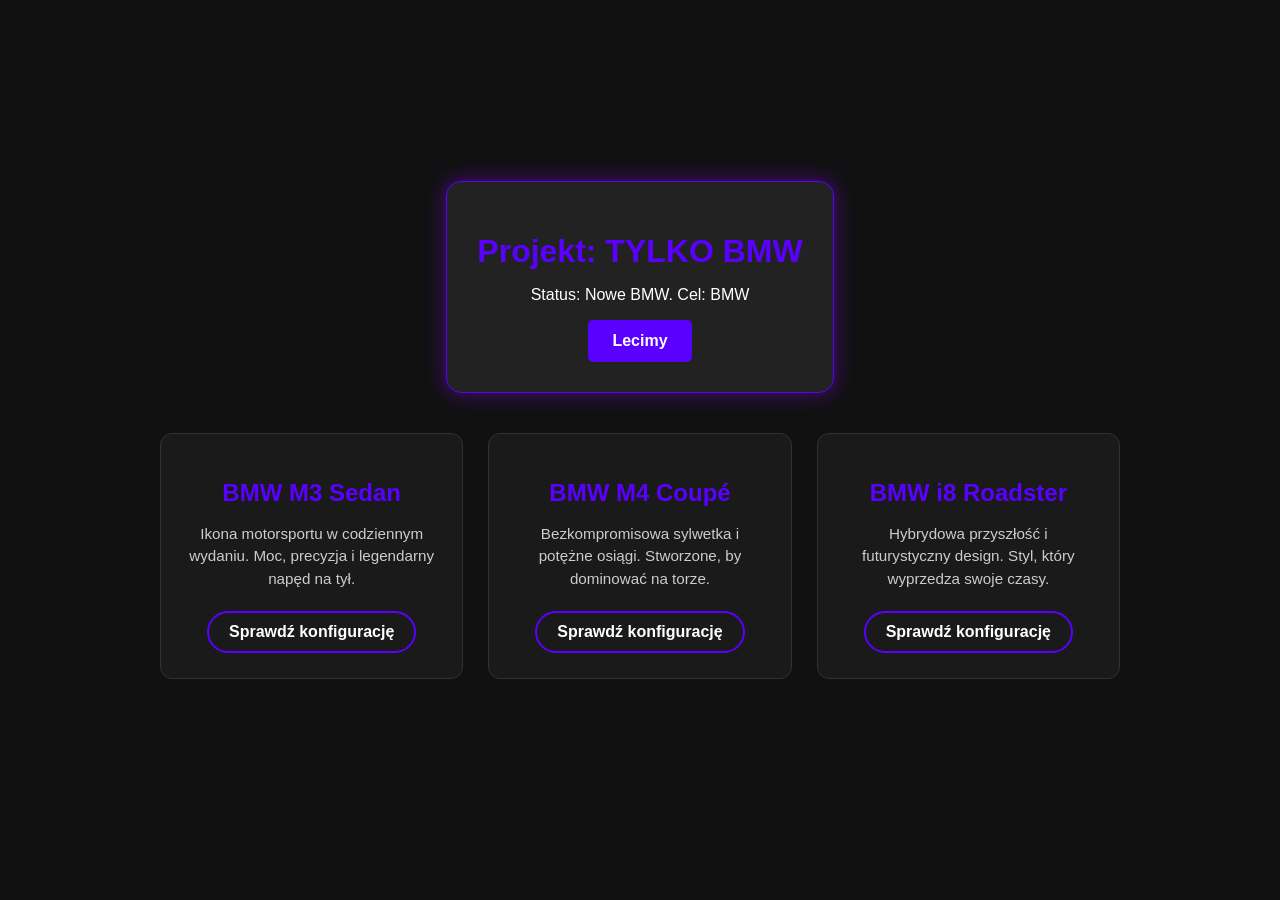
==== index.html @ bf528f17 "Naprawa responsywności i dodanie meta viewport" ====
<!DOCTYPE html>
<html lang="pl">
<head>
    <meta charset="UTF-8">
    <meta name="viewport" content="width=device-width, initial-scale=1.0">
    <title>Garaż 2026</title>
    <style>
        body {
            background-color: #111;
            color: #fff;
            font-family: Arial, sans-serif;
            display: flex;
            flex-direction: column;
            align-items: center;
            justify-content: center;
            min-height: 100vh;
            padding: 40px0;
            margin: 0;
        }
        .karta {
            background: #222;
            padding: 30px;
            border-radius: 15px;
            box-shadow: 0 0 20px rgba(140, 0, 255, 0.5);
            text-align: center;
            border: 1px solid #5900ff;
        }
        h1 {
            color: #5900ff;
            margin-bottom: 10px;
        }
        button {
            background-color: #5900ff;
            color: white;
            border: none;
            padding: 12px 24px;
            font-size: 16px;
            font-weight: bold;
            border-radius: 5px;
            cursor: pointer;
            transition: 0.3s;
        }
        button:hover {
            background-color: #5900ff;
            transform: scale(1.05);
        }
        /* Styl dla całej sekcji galerii - tutaj odpalamy Grid */
.galeria-modeli {
    display: grid;
    /* Tworzy 3 kolumny o równej szerokości, które automatycznie dopasują się do ekranu */
    grid-template-columns: repeat(auto-fit, minmax(220px, 1fr));
    /* Odstęp między kartami */
    gap: 25px;
    width: 100%;
    max-width: 1000px;
    margin: 40px auto;
    padding: 0 20px;
    box-sizing: border-box;
}

/* Styl dla pojedynczej karty w galerii */
.karta-modelu {
    background-color: #1a1a1a;
    border: 1px solid #333;
    border-radius: 12px;
    padding: 25px;
    text-align: center;
    color: white;
    /* Płynne przejście efektu, który dodamy za chwilę */
    transition: transform 0.3s ease, border-color 0.3s ease, box-shadow 0.3s ease;
}

/* Profesjonalny efekt hover - karta unosi się i dostaje fioletową poświatę */
.karta-modelu:hover {
    transform: translateY(-10px);
    border-color: #5900ff;
    box-shadow: 0 10px 25px rgba(89, 0, 255, 0.3);
}

/* Tytuły w kartach */
.karta-modelu h2 {
    color: #5900ff;
    margin-bottom: 15px;
    font-size: 1.5rem;
}

/* Tekst w kartach */
.karta-modelu p {
    color: #cccccc;
    font-size: 0.95rem;
    line-height: 1.5;
    margin-bottom: 20px;
}

/* Nowe, minimalistyczne przyciski dla modeli */
.btn-model {
    background: transparent;
    color: white;
    border: 2px solid #5900ff;
    padding: 10px 20px;
    border-radius: 25px;
    cursor: pointer;
    font-weight: bold;
    transition: 0.3s;
}

.btn-model:hover {
    background: #5900ff;
    box-shadow: 0 0 15px #5900ff;
}
    </style>
</head>
<body>

    <div class="karta">
        <h1>Projekt: TYLKO BMW</h1>
        <p>Status: Nowe BMW. Cel: BMW</p>
        <button onclick="alert(TYLKO BMWW WRRRUM)">Lecimy</button>
    </div>
    <!-- Sekcja Galerii Modeli BMW -->
<section class="galeria-modeli">
    
    <!-- Karta 1: M3 -->
    <article class="karta-modelu">
        <h2>BMW M3 Sedan</h2>
        <p>Ikona motorsportu w codziennym wydaniu. Moc, precyzja i legendarny napęd na tył.</p>
        <button class="btn-model">Sprawdź konfigurację</button>
    </article>

    <!-- Karta 2: M4 -->
    <article class="karta-modelu">
        <h2>BMW M4 Coupé</h2>
        <p>Bezkompromisowa sylwetka i potężne osiągi. Stworzone, by dominować na torze.</p>
        <button class="btn-model">Sprawdź konfigurację</button>
    </article>

    <!-- Karta 3: i8 -->
    <article class="karta-modelu">
        <h2>BMW i8 Roadster</h2>
        <p>Hybrydowa przyszłość i futurystyczny design. Styl, który wyprzedza swoje czasy.</p>
        <button class="btn-model">Sprawdź konfigurację</button>
    </article>

</section>

</body>
</html>
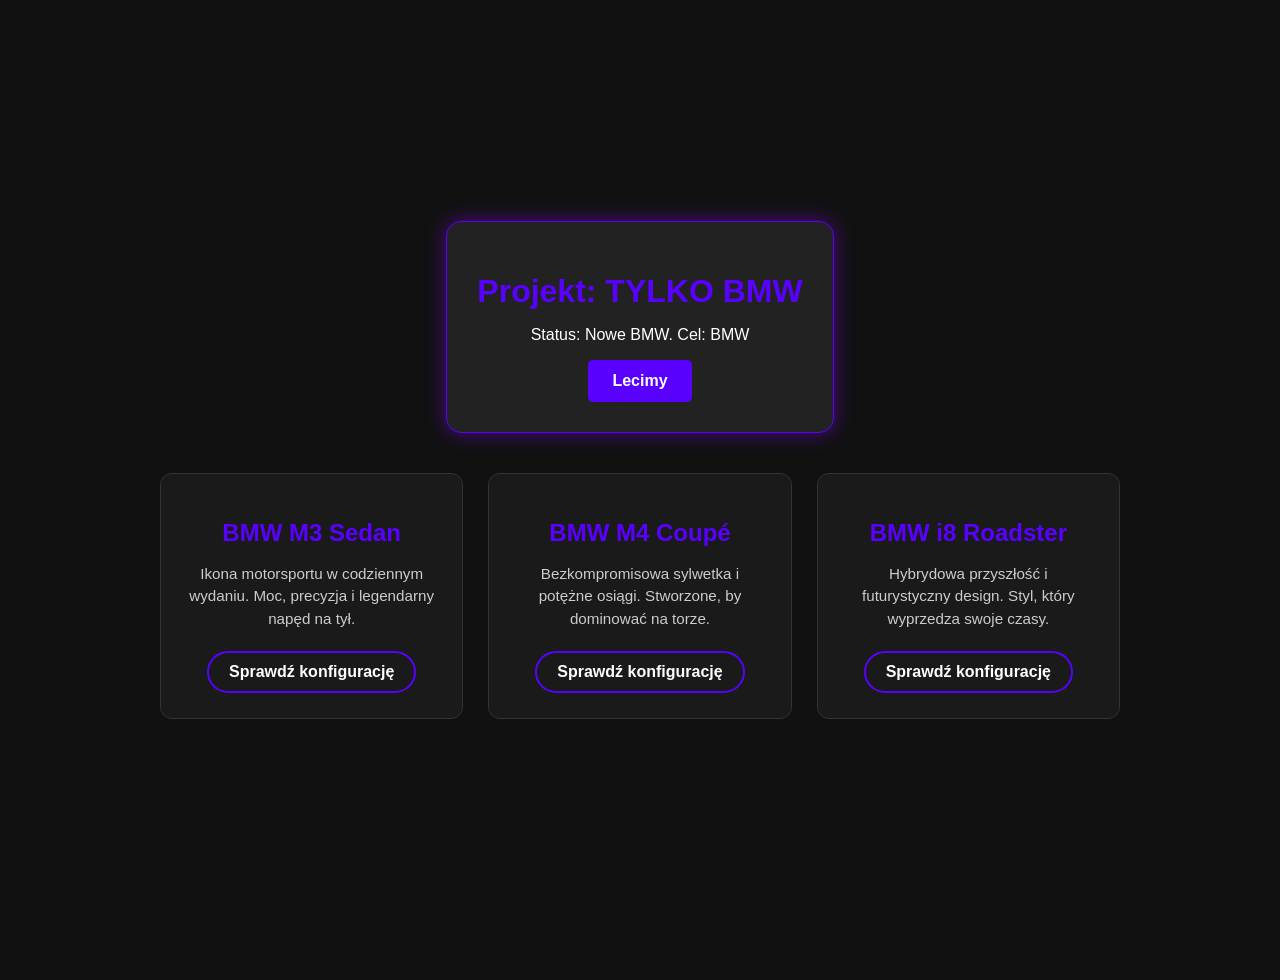
==== commit 5fe271b8: "poprawa alertu" ====
--- a/index.html
+++ b/index.html
@@ -14,7 +14,7 @@
             align-items: center;
             justify-content: center;
             min-height: 100vh;
-            padding: 40px0;
+            padding: 40px 0;
             margin: 0;
         }
         .karta {
@@ -115,7 +115,7 @@
     <div class="karta">
         <h1>Projekt: TYLKO BMW</h1>
         <p>Status: Nowe BMW. Cel: BMW</p>
-        <button onclick="alert(TYLKO BMWW WRRRUM)">Lecimy</button>
+        <button onclick="alert('TYLKO BMWW WRRRUM')">Lecimy</button>
     </div>
     <!-- Sekcja Galerii Modeli BMW -->
 <section class="galeria-modeli">
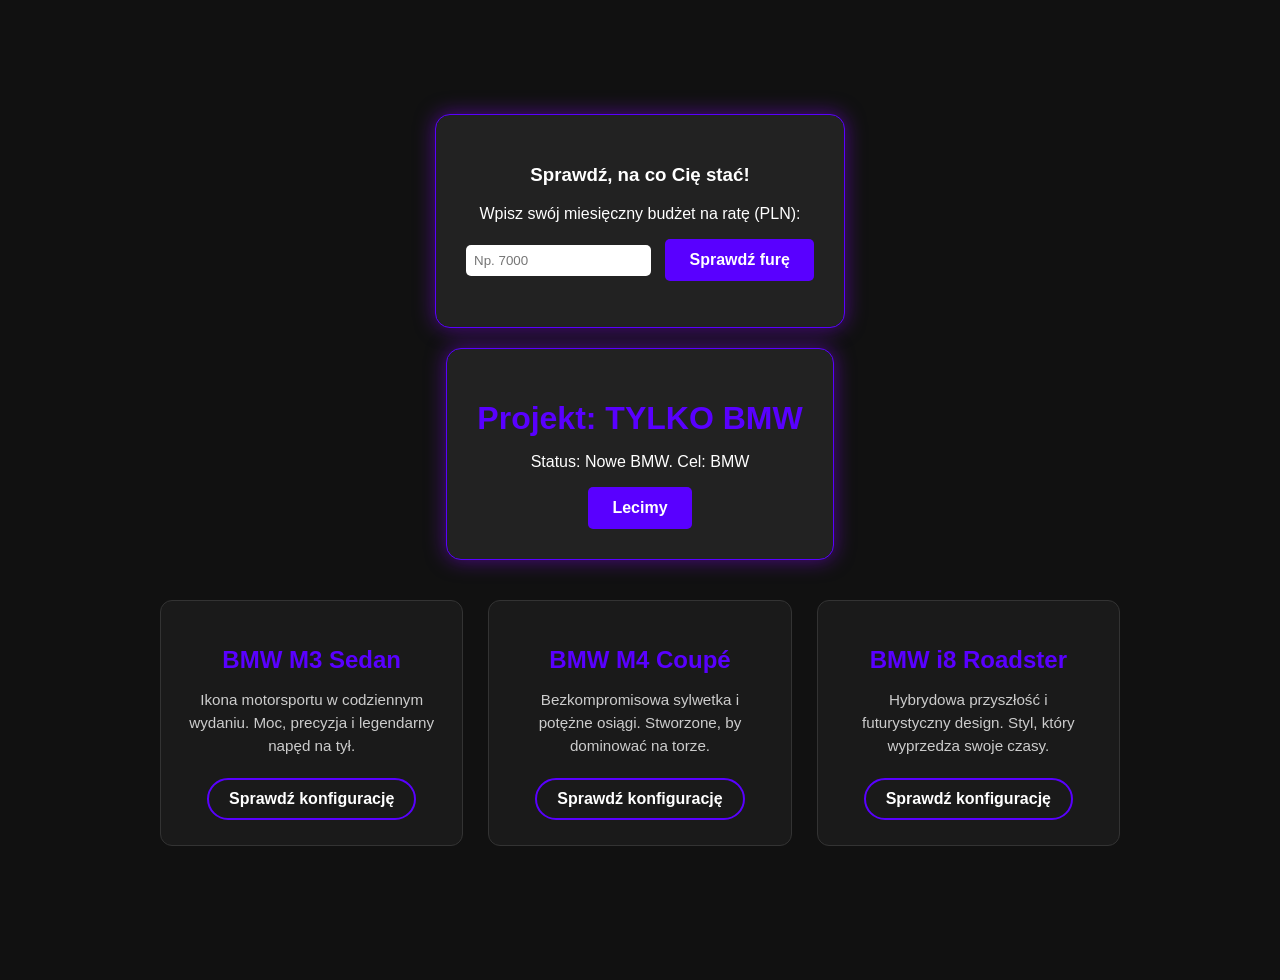
==== commit 6c13df2e: "Fix: Poprawka układu HTML i pełny poziomy harmonogram spłat" ====
--- a/index.html
+++ b/index.html
@@ -44,104 +44,110 @@
             background-color: #5900ff;
             transform: scale(1.05);
         }
+        
         /* Styl dla całej sekcji galerii - tutaj odpalamy Grid */
-.galeria-modeli {
-    display: grid;
-    /* Tworzy 3 kolumny o równej szerokości, które automatycznie dopasują się do ekranu */
-    grid-template-columns: repeat(auto-fit, minmax(220px, 1fr));
-    /* Odstęp między kartami */
-    gap: 25px;
-    width: 100%;
-    max-width: 1000px;
-    margin: 40px auto;
-    padding: 0 20px;
-    box-sizing: border-box;
-}
+        .galeria-modeli {
+            display: grid;
+            grid-template-columns: repeat(auto-fit, minmax(220px, 1fr));
+            gap: 25px;
+            width: 100%;
+            max-width: 1000px;
+            margin: 40px auto;
+            padding: 0 20px;
+            box-sizing: border-box;
+        }
 
-/* Styl dla pojedynczej karty w galerii */
-.karta-modelu {
-    background-color: #1a1a1a;
-    border: 1px solid #333;
-    border-radius: 12px;
-    padding: 25px;
-    text-align: center;
-    color: white;
-    /* Płynne przejście efektu, który dodamy za chwilę */
-    transition: transform 0.3s ease, border-color 0.3s ease, box-shadow 0.3s ease;
-}
+        /* Styl dla pojedynczej karty w galerii */
+        .karta-modelu {
+            background-color: #1a1a1a;
+            border: 1px solid #333;
+            border-radius: 12px;
+            padding: 25px;
+            text-align: center;
+            color: white;
+            transition: transform 0.3s ease, border-color 0.3s ease, box-shadow 0.3s ease;
+        }
 
-/* Profesjonalny efekt hover - karta unosi się i dostaje fioletową poświatę */
-.karta-modelu:hover {
-    transform: translateY(-10px);
-    border-color: #5900ff;
-    box-shadow: 0 10px 25px rgba(89, 0, 255, 0.3);
-}
+        .karta-modelu:hover {
+            transform: translateY(-10px);
+            border-color: #5900ff;
+            box-shadow: 0 10px 25px rgba(89, 0, 255, 0.3);
+        }
 
-/* Tytuły w kartach */
-.karta-modelu h2 {
-    color: #5900ff;
-    margin-bottom: 15px;
-    font-size: 1.5rem;
-}
+        .karta-modelu h2 {
+            color: #5900ff;
+            margin-bottom: 15px;
+            font-size: 1.5rem;
+        }
 
-/* Tekst w kartach */
-.karta-modelu p {
-    color: #cccccc;
-    font-size: 0.95rem;
-    line-height: 1.5;
-    margin-bottom: 20px;
-}
+        .karta-modelu p {
+            color: #cccccc;
+            font-size: 0.95rem;
+            line-height: 1.5;
+            margin-bottom: 20px;
+        }
 
-/* Nowe, minimalistyczne przyciski dla modeli */
-.btn-model {
-    background: transparent;
-    color: white;
-    border: 2px solid #5900ff;
-    padding: 10px 20px;
-    border-radius: 25px;
-    cursor: pointer;
-    font-weight: bold;
-    transition: 0.3s;
-}
+        .btn-model {
+            background: transparent;
+            color: white;
+            border: 2px solid #5900ff;
+            padding: 10px 20px;
+            border-radius: 25px;
+            cursor: pointer;
+            font-weight: bold;
+            transition: 0.3s;
+        }
 
-.btn-model:hover {
-    background: #5900ff;
-    box-shadow: 0 0 15px #5900ff;
-}
+        .btn-model:hover {
+            background: #5900ff;
+            box-shadow: 0 0 15px #5900ff;
+        }
     </style>
 </head>
 <body>
 
+    <div class="karta" style="margin-top: 20px; margin-bottom: 20px; text-align: center;">
+        <h3>Sprawdź, na co Cię stać!</h3>
+        <p>Wpisz swój miesięczny budżet na ratę (PLN):</p>
+        <input type="number" id="budzet-user" placeholder="Np. 7000" style="padding: 8px; border-radius: 5px; border: none; margin-right: 10px;">
+        <button onclick="sprawdzBudzet()">Sprawdź furę</button>
+        <p id="wynik-budzetu" style="font-weight: bold; margin-top: 15px;"></p>
+    </div>
+
     <div class="karta">
         <h1>Projekt: TYLKO BMW</h1>
-        <p>Status: Nowe BMW. Cel: BMW</p>
-        <button onclick="alert('TYLKO BMWW WRRRUM')">Lecimy</button>
+        <p id="status-tekst">Status: Nowe BMW. Cel: BMW</p>
+        <button onclick="odpalFure()">Lecimy</button>
     </div>
-    <!-- Sekcja Galerii Modeli BMW -->
-<section class="galeria-modeli">
-    
-    <!-- Karta 1: M3 -->
-    <article class="karta-modelu">
-        <h2>BMW M3 Sedan</h2>
-        <p>Ikona motorsportu w codziennym wydaniu. Moc, precyzja i legendarny napęd na tył.</p>
-        <button class="btn-model">Sprawdź konfigurację</button>
-    </article>
 
-    <!-- Karta 2: M4 -->
-    <article class="karta-modelu">
-        <h2>BMW M4 Coupé</h2>
-        <p>Bezkompromisowa sylwetka i potężne osiągi. Stworzone, by dominować na torze.</p>
-        <button class="btn-model">Sprawdź konfigurację</button>
-    </article>
+    <section class="galeria-modeli">
+        
+        <article class="karta-modelu">
+            <h2>BMW M3 Sedan</h2>
+            <p>Ikona motorsportu w codziennym wydaniu. Moc, precyzja i legendarny napęd na tył.</p>
+            <p id="rata-m3" style="font-weight: bold; color: #5900ff; margin-bottom: 10px;"></p>
+            <button class="btn-model" onclick="obliczRate('BMW M3 Sedan', 450000)">Sprawdź konfigurację</button>
+        </article>
 
-    <!-- Karta 3: i8 -->
-    <article class="karta-modelu">
-        <h2>BMW i8 Roadster</h2>
-        <p>Hybrydowa przyszłość i futurystyczny design. Styl, który wyprzedza swoje czasy.</p>
-        <button class="btn-model">Sprawdź konfigurację</button>
-    </article>
+        <article class="karta-modelu">
+            <h2>BMW M4 Coupé</h2>
+            <p>Bezkompromisowa sylwetka i potężne osiągi. Stworzone, by dominować na torze.</p>
+            <p id="rata-m4" style="font-weight: bold; color: #5900ff; margin-bottom: 10px;"></p>
+            <button class="btn-model" onclick="obliczRate('BMW M4 Coupé', 480000)">Sprawdź konfigurację</button>
+        </article>
 
-</section>
+        <article class="karta-modelu">
+            <h2>BMW i8 Roadster</h2>
+            <p>Hybrydowa przyszłość i futurystyczny design. Styl, który wyprzedza swoje czasy.</p>
+            <p id="rata-i8" style="font-weight: bold; color: #5900ff; margin-bottom: 10px;"></p>
+            <button class="btn-model" onclick="obliczRate('BMW i8 Roadster', 360000)">Sprawdź konfigurację</button>
+        </article>
 
+    </section> <div id="sekcja-harmonogramu" style="margin: 40px auto; width: 90%; max-width: 1000px; border: 2px dashed #5900ff; padding: 25px; border-radius: 12px; display: none; box-sizing: border-box; background-color: #141414;">
+        <h3 id="naglowek-harmonogramu" style="color: #5900ff; text-align: center; font-size: 22px; margin-bottom: 25px; font-family: sans-serif;"></h3>
+        <div id="lista-wplat" style="display: flex; flex-direction: row; flex-wrap: wrap; justify-content: center; gap: 20px; width: 100%;"></div>
+    </div>
+
+    <script src="script.js"></script>
 </body>
 </html>
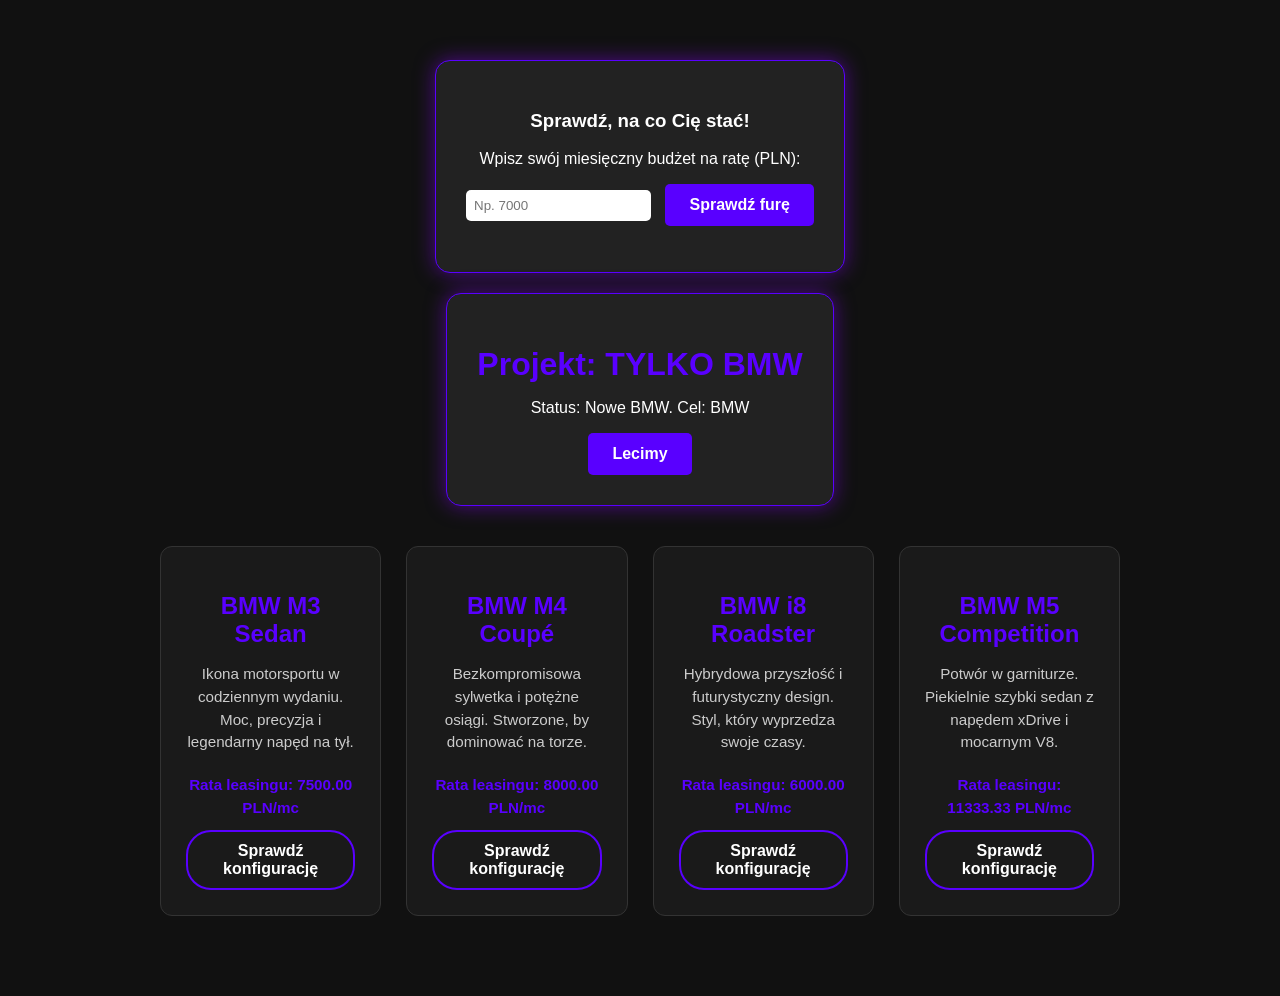
==== commit 299865dd: "Feat: Przeniesienie bazy aut do tablicy obiektów i dodanie BMW M5" ====
--- a/index.html
+++ b/index.html
@@ -120,28 +120,8 @@
         <button onclick="odpalFure()">Lecimy</button>
     </div>
 
-    <section class="galeria-modeli">
-        
-        <article class="karta-modelu">
-            <h2>BMW M3 Sedan</h2>
-            <p>Ikona motorsportu w codziennym wydaniu. Moc, precyzja i legendarny napęd na tył.</p>
-            <p id="rata-m3" style="font-weight: bold; color: #5900ff; margin-bottom: 10px;"></p>
-            <button class="btn-model" onclick="obliczRate('BMW M3 Sedan', 450000)">Sprawdź konfigurację</button>
-        </article>
-
-        <article class="karta-modelu">
-            <h2>BMW M4 Coupé</h2>
-            <p>Bezkompromisowa sylwetka i potężne osiągi. Stworzone, by dominować na torze.</p>
-            <p id="rata-m4" style="font-weight: bold; color: #5900ff; margin-bottom: 10px;"></p>
-            <button class="btn-model" onclick="obliczRate('BMW M4 Coupé', 480000)">Sprawdź konfigurację</button>
-        </article>
-
-        <article class="karta-modelu">
-            <h2>BMW i8 Roadster</h2>
-            <p>Hybrydowa przyszłość i futurystyczny design. Styl, który wyprzedza swoje czasy.</p>
-            <p id="rata-i8" style="font-weight: bold; color: #5900ff; margin-bottom: 10px;"></p>
-            <button class="btn-model" onclick="obliczRate('BMW i8 Roadster', 360000)">Sprawdź konfigurację</button>
-        </article>
+   <section class="galeria-modeli" id="galeria-samochodow">
+        </section>
 
     </section> <div id="sekcja-harmonogramu" style="margin: 40px auto; width: 90%; max-width: 1000px; border: 2px dashed #5900ff; padding: 25px; border-radius: 12px; display: none; box-sizing: border-box; background-color: #141414;">
         <h3 id="naglowek-harmonogramu" style="color: #5900ff; text-align: center; font-size: 22px; margin-bottom: 25px; font-family: sans-serif;"></h3>
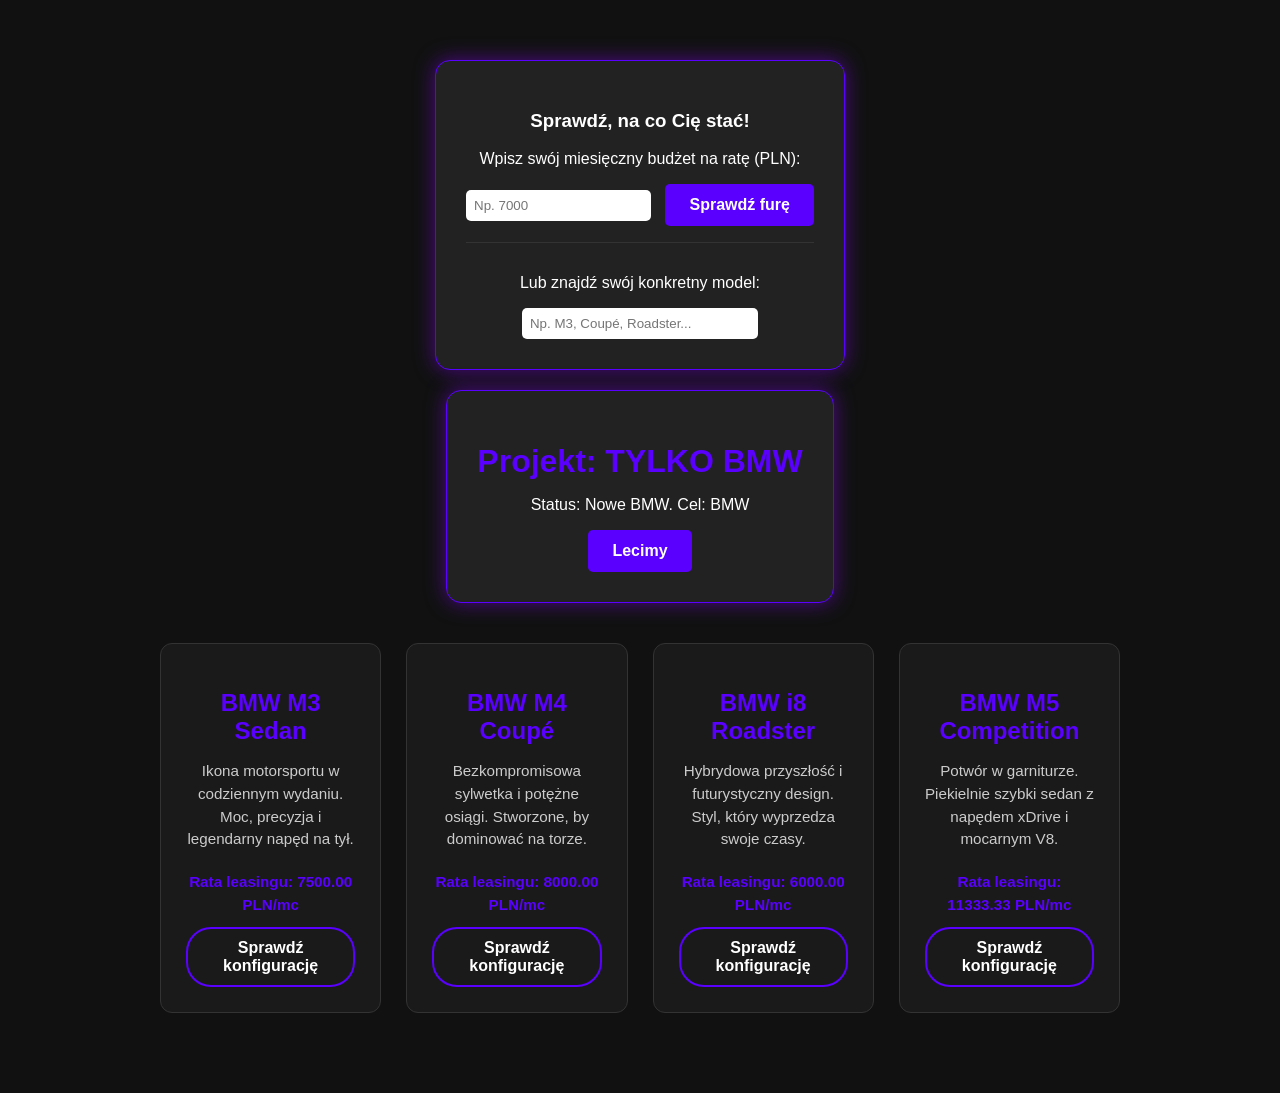
==== commit 8e6564e3: "Feat: Dodanie wyszukiwarki tekstowej z użyciem .includes() i .toLowerCase()" ====
--- a/index.html
+++ b/index.html
@@ -107,11 +107,16 @@
 <body>
 
     <div class="karta" style="margin-top: 20px; margin-bottom: 20px; text-align: center;">
-        <h3>Sprawdź, na co Cię stać!</h3>
-        <p>Wpisz swój miesięczny budżet na ratę (PLN):</p>
-        <input type="number" id="budzet-user" placeholder="Np. 7000" style="padding: 8px; border-radius: 5px; border: none; margin-right: 10px;">
-        <button onclick="sprawdzBudzet()">Sprawdź furę</button>
-        <p id="wynik-budzetu" style="font-weight: bold; margin-top: 15px;"></p>
+    <h3>Sprawdź, na co Cię stać!</h3>
+    <p>Wpisz swój miesięczny budżet na ratę (PLN):</p>
+    <input type="number" id="budzet-user" placeholder="Np. 7000" style="padding: 8px; border-radius: 5px; border: none; margin-right: 10px;">
+    <button onclick="sprawdzBudzet()">Sprawdź furę</button>
+    <p id="wynik-budzetu" style="font-weight: bold; margin-top: 15px;"></p>
+
+    <div style="margin-top: 15px; border-top: 1px solid #333; padding-top: 15px;">
+        <p>Lub znajdź swój konkretny model:</p>
+        <input type="text" id="wyszukiwarka-text" placeholder="Np. M3, Coupé, Roadster..." style="padding: 8px; border-radius: 5px; border: none; width: 220px;" oninput="wyszukajAuto()">
+    </div>
     </div>
 
     <div class="karta">
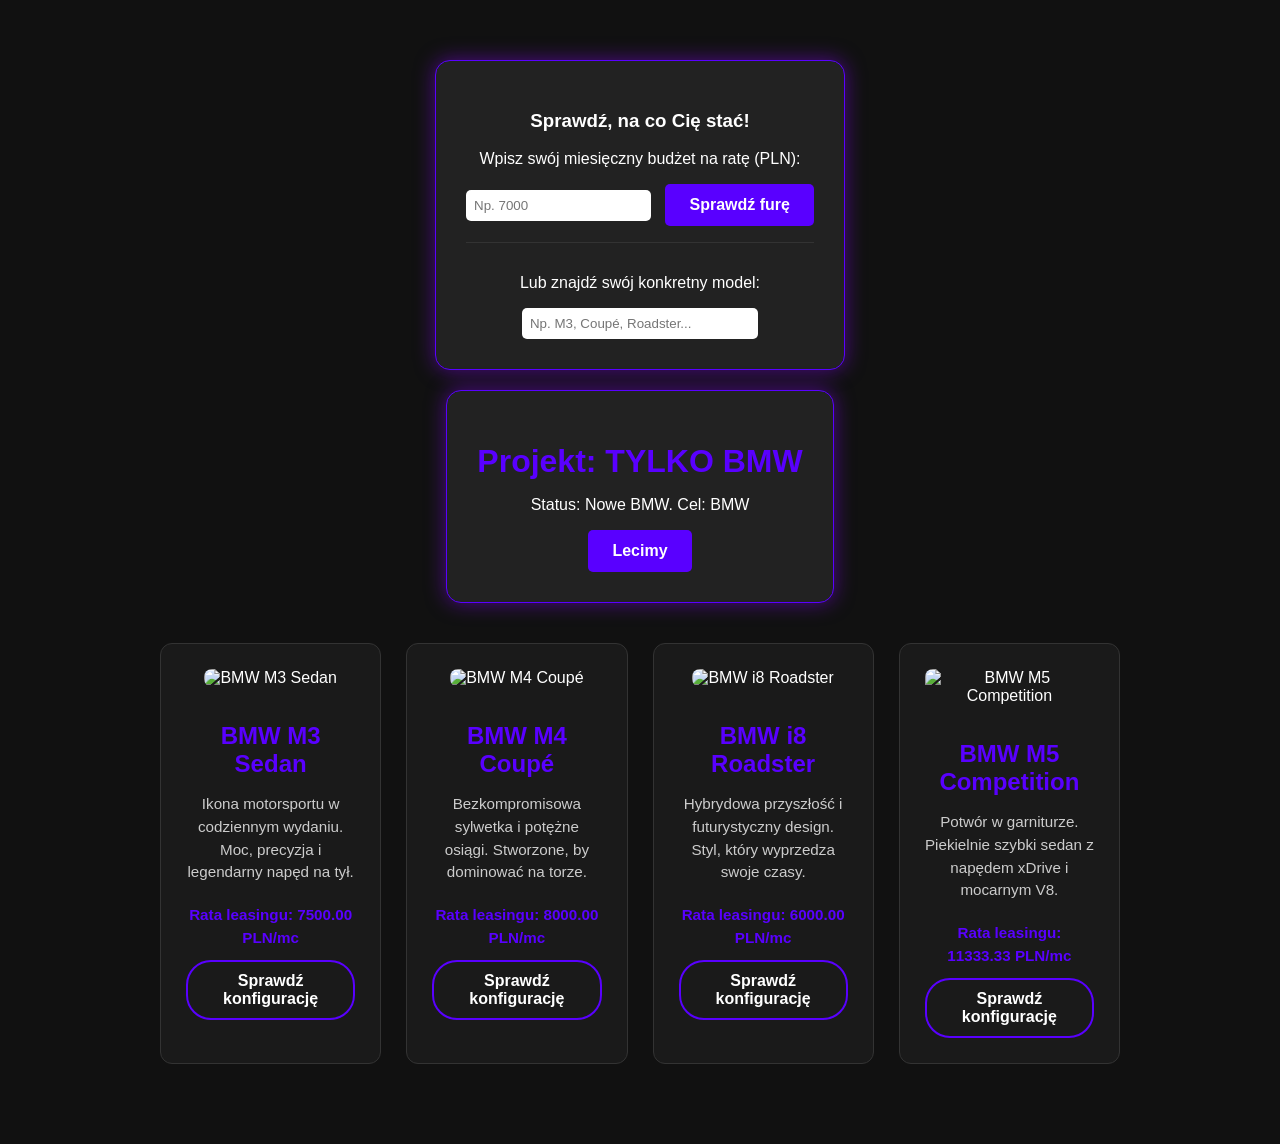
==== commit 4124f304: "Feature: Pełny zapis konfiguracji auta jako obiekt JSON w LocalStorage" ====
--- a/index.html
+++ b/index.html
@@ -123,6 +123,8 @@
         <h1>Projekt: TYLKO BMW</h1>
         <p id="status-tekst">Status: Nowe BMW. Cel: BMW</p>
         <button onclick="odpalFure()">Lecimy</button>
+        <!-- Miejsce na powitanie z LocalStorage -->
+<p id="ostatni-wybor" style="margin-top: 15px; font-style: italic; color: #aaa; display: none;"></p>
     </div>
 
    <section class="galeria-modeli" id="galeria-samochodow">
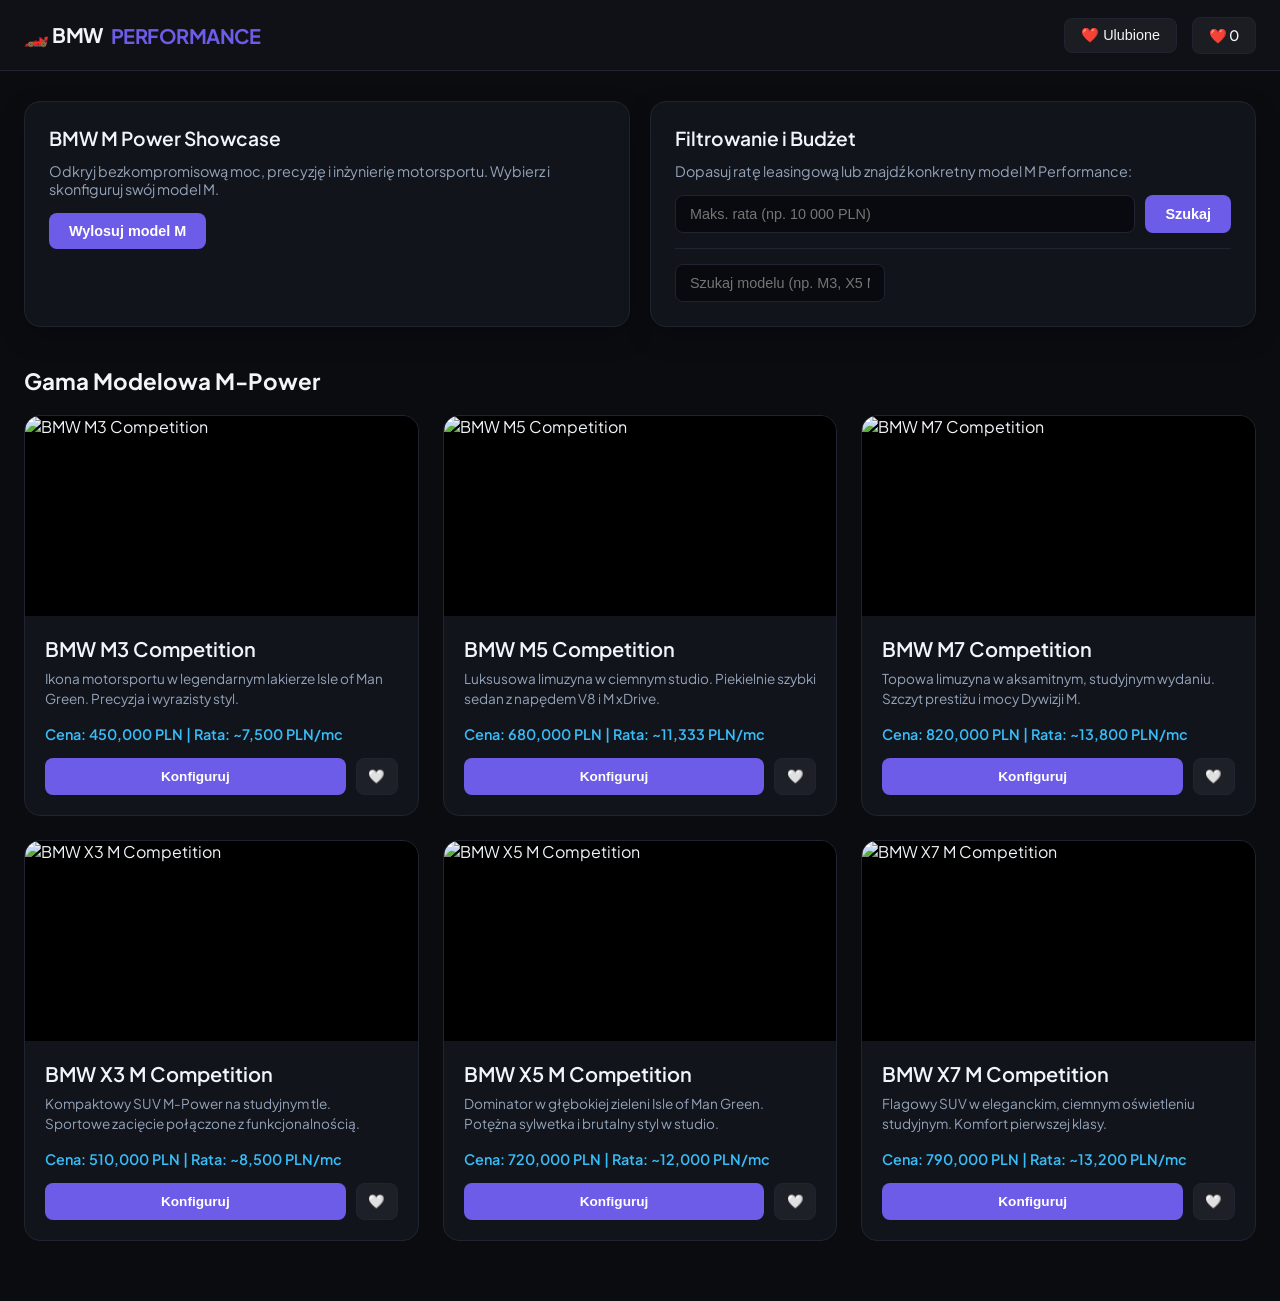
==== commit 47fa89a0: "Fix syntax errors, add daily discount lottery restriction with localStorage" ====
--- a/index.html
+++ b/index.html
@@ -3,136 +3,385 @@
 <head>
     <meta charset="UTF-8">
     <meta name="viewport" content="width=device-width, initial-scale=1.0">
-    <title>Garaż 2026</title>
+    <title>BMW PERFORMANCE | BMW Showcase</title>
+    <link rel="preconnect" href="https://fonts.googleapis.com">
+    <link rel="preconnect" href="https://fonts.gstatic.com" crossorigin>
+    <link href="https://fonts.googleapis.com/css2?family=Plus+Jakarta+Sans:wght@400;500;600;700&display=swap" rel="stylesheet">
     <style>
+        :root {
+            --bg-color: #0b0c10;
+            --card-bg: #12141c;
+            --card-border: #1f2430;
+            --accent-purple: #6c5ce7;
+            --accent-pink: #ff0055;
+            --text-main: #f1f5f9;
+            --text-muted: #94a3b8;
+        }
+
+        * {
+            box-sizing: border-box;
+            margin: 0;
+            padding: 0;
+        }
+
         body {
-            background-color: #111;
+            background-color: var(--bg-color);
+            color: var(--text-main);
+            font-family: 'Plus Jakarta Sans', sans-serif;
+            min-height: 100vh;
+            padding-bottom: 60px;
+        }
+
+        .container {
+            max-width: 1280px;
+            margin: 0 auto;
+            padding: 0 24px;
+        }
+
+        /* 1. EKSKLUZYWNY NAVBAR */
+        header {
+            background: rgba(18, 20, 28, 0.7);
+            backdrop-filter: blur(12px);
+            border-bottom: 1px solid var(--card-border);
+            position: sticky;
+            top: 0;
+            z-index: 100;
+            margin-bottom: 30px;
+        }
+
+        .nav-wrapper {
+            display: flex;
+            justify-content: space-between;
+            align-items: center;
+            height: 70px;
+        }
+
+        .logo {
+            font-weight: 700;
+            font-size: 1.25rem;
+            letter-spacing: -0.5px;
+            display: flex;
+            align-items: center;
+            gap: 8px;
+        }
+
+        .logo span {
+            color: var(--accent-purple);
+        }
+
+        .nav-actions {
+            display: flex;
+            align-items: center;
+            gap: 15px;
+        }
+
+        .btn-secondary {
+            background: rgba(255, 255, 255, 0.05);
+            border: 1px solid var(--card-border);
+            color: var(--text-main);
+            padding: 8px 16px;
+            border-radius: 8px;
+            font-weight: 500;
+            font-size: 0.9rem;
+            cursor: pointer;
+            transition: 0.2s ease;
+        }
+
+        .btn-secondary:hover {
+            background: rgba(255, 255, 255, 0.1);
+            border-color: #334155;
+        }
+
+        /* 2. SIATKA DLA SEKCJI STEROWANIA (2 KOLUMNY) */
+        .dashboard-grid {
+            display: grid;
+            grid-template-columns: 1fr 1fr;
+            gap: 20px;
+            margin-bottom: 40px;
+        }
+
+        @media (max-width: 850px) {
+            .dashboard-grid {
+                grid-template-columns: 1fr;
+            }
+        }
+
+        .panel-card {
+            background: var(--card-bg);
+            border: 1px solid var(--card-border);
+            border-radius: 16px;
+            padding: 24px;
+            box-shadow: 0 10px 30px -10px rgba(0,0,0,0.5);
+        }
+
+        .panel-card h2 {
+            font-size: 1.2rem;
+            margin-bottom: 12px;
+            font-weight: 600;
+        }
+
+        .panel-card p {
+            color: var(--text-muted);
+            font-size: 0.9rem;
+            margin-bottom: 15px;
+        }
+
+        .input-group {
+            display: flex;
+            gap: 10px;
+            margin-bottom: 15px;
+        }
+
+        input[type="number"], input[type="text"] {
+            background: #090a0f;
+            border: 1px solid var(--card-border);
+            padding: 10px 14px;
+            border-radius: 8px;
             color: #fff;
-            font-family: Arial, sans-serif;
-            display: flex;
-            flex-direction: column;
-            align-items: center;
-            justify-content: center;
-            min-height: 100vh;
-            padding: 40px 0;
-            margin: 0;
-        }
-        .karta {
-            background: #222;
-            padding: 30px;
-            border-radius: 15px;
-            box-shadow: 0 0 20px rgba(140, 0, 255, 0.5);
-            text-align: center;
-            border: 1px solid #5900ff;
-        }
-        h1 {
-            color: #5900ff;
-            margin-bottom: 10px;
-        }
-        button {
-            background-color: #5900ff;
+            font-size: 0.9rem;
+            outline: none;
+            flex: 1;
+            transition: 0.2s;
+        }
+
+        input:focus {
+            border-color: var(--accent-purple);
+        }
+
+        .btn-primary {
+            background: var(--accent-purple);
             color: white;
             border: none;
-            padding: 12px 24px;
-            font-size: 16px;
-            font-weight: bold;
-            border-radius: 5px;
+            padding: 10px 20px;
+            border-radius: 8px;
+            font-weight: 600;
+            font-size: 0.9rem;
             cursor: pointer;
-            transition: 0.3s;
-        }
-        button:hover {
-            background-color: #5900ff;
-            transform: scale(1.05);
-        }
-        
-        /* Styl dla całej sekcji galerii - tutaj odpalamy Grid */
+            transition: 0.2s ease;
+        }
+
+        .btn-primary:hover {
+            opacity: 0.9;
+            transform: translateY(-1px);
+        }
+
+        /* 3. GALERIA AUT (3 KOLUMNY) */
+        .section-title {
+            font-size: 1.4rem;
+            font-weight: 700;
+            margin-bottom: 20px;
+        }
+
         .galeria-modeli {
             display: grid;
-            grid-template-columns: repeat(auto-fit, minmax(220px, 1fr));
-            gap: 25px;
+            grid-template-columns: repeat(3, 1fr);
+            gap: 24px;
+        }
+
+        @media (max-width: 1024px) {
+            .galeria-modeli {
+                grid-template-columns: repeat(2, 1fr);
+            }
+        }
+
+        @media (max-width: 640px) {
+            .galeria-modeli {
+                grid-template-columns: 1fr;
+            }
+        }
+
+        /* KARTA POJEDYNCZEGO AUTA */
+        .karta-modelu {
+            background: var(--card-bg);
+            border: 1px solid var(--card-border);
+            border-radius: 16px;
+            overflow: hidden;
+            display: flex;
+            flex-direction: column;
+            justify-content: space-between;
+            transition: transform 0.3s ease, border-color 0.3s ease, box-shadow 0.3s ease;
+        }
+
+        .karta-modelu:hover {
+            transform: translateY(-6px);
+            border-color: #3b82f6;
+            box-shadow: 0 20px 40px -15px rgba(0,0,0,0.7);
+        }
+
+        .card-image-wrapper {
             width: 100%;
-            max-width: 1000px;
-            margin: 40px auto;
-            padding: 0 20px;
-            box-sizing: border-box;
-        }
-
-        /* Styl dla pojedynczej karty w galerii */
-        .karta-modelu {
-            background-color: #1a1a1a;
-            border: 1px solid #333;
-            border-radius: 12px;
-            padding: 25px;
-            text-align: center;
+            height: 200px;
+            position: relative;
+            background: #000;
+        }
+
+        .karta-modelu img {
+            width: 100%;
+            height: 100%;
+            object-fit: cover;
+        }
+
+        .card-content {
+            padding: 20px;
+            flex: 1;
+            display: flex;
+            flex-direction: column;
+            justify-content: space-between;
+        }
+
+        .karta-modelu h2 {
+            font-size: 1.25rem;
+            margin-bottom: 8px;
+            font-weight: 600;
+        }
+
+        .karta-modelu p {
+            color: var(--text-muted);
+            font-size: 0.85rem;
+            line-height: 1.5;
+            margin-bottom: 15px;
+        }
+
+        .price-tag {
+            font-size: 0.9rem;
+            font-weight: 600;
+            color: #38bdf8;
+            margin-bottom: 15px;
+        }
+
+        .card-footer {
+            display: flex;
+            gap: 10px;
+        }
+
+        .btn-model {
+            flex: 1;
+            background: var(--accent-purple);
             color: white;
-            transition: transform 0.3s ease, border-color 0.3s ease, box-shadow 0.3s ease;
-        }
-
-        .karta-modelu:hover {
-            transform: translateY(-10px);
-            border-color: #5900ff;
-            box-shadow: 0 10px 25px rgba(89, 0, 255, 0.3);
-        }
-
-        .karta-modelu h2 {
-            color: #5900ff;
-            margin-bottom: 15px;
-            font-size: 1.5rem;
-        }
-
-        .karta-modelu p {
-            color: #cccccc;
-            font-size: 0.95rem;
-            line-height: 1.5;
-            margin-bottom: 20px;
-        }
-
-        .btn-model {
-            background: transparent;
-            color: white;
-            border: 2px solid #5900ff;
-            padding: 10px 20px;
-            border-radius: 25px;
+            border: none;
+            padding: 10px;
+            border-radius: 8px;
+            font-weight: 600;
+            font-size: 0.85rem;
             cursor: pointer;
-            font-weight: bold;
-            transition: 0.3s;
-        }
-
-        .btn-model:hover {
-            background: #5900ff;
-            box-shadow: 0 0 15px #5900ff;
+        }
+
+        .btn-like {
+            background: rgba(255, 255, 255, 0.05);
+            border: 1px solid var(--card-border);
+            color: #fff;
+            padding: 10px;
+            border-radius: 8px;
+            cursor: pointer;
+            width: 42px;
+        }
+
+        .btn-like.active {
+            background: var(--accent-pink) !important;
+            border-color: var(--accent-pink) !important;
+        }
+
+        /* Ustawienia nawigacji ulubionych */
+        .menu-ulubione {
+            display: none;
+        }
+        .dropdown-ulubione:hover .menu-ulubione {
+            display: block !important;
+        }
+
+        /* SEKCJE ROZWIJANE */
+        .extra-panel {
+            margin-top: 40px;
+            background: var(--card-bg);
+            border: 1px solid var(--card-border);
+            border-radius: 16px;
+            padding: 24px;
         }
     </style>
 </head>
 <body>
 
-    <div class="karta" style="margin-top: 20px; margin-bottom: 20px; text-align: center;">
-    <h3>Sprawdź, na co Cię stać!</h3>
-    <p>Wpisz swój miesięczny budżet na ratę (PLN):</p>
-    <input type="number" id="budzet-user" placeholder="Np. 7000" style="padding: 8px; border-radius: 5px; border: none; margin-right: 10px;">
-    <button onclick="sprawdzBudzet()">Sprawdź furę</button>
-    <p id="wynik-budzetu" style="font-weight: bold; margin-top: 15px;"></p>
-
-    <div style="margin-top: 15px; border-top: 1px solid #333; padding-top: 15px;">
-        <p>Lub znajdź swój konkretny model:</p>
-        <input type="text" id="wyszukiwarka-text" placeholder="Np. M3, Coupé, Roadster..." style="padding: 8px; border-radius: 5px; border: none; width: 220px;" oninput="wyszukajAuto()">
-    </div>
-    </div>
-
-    <div class="karta">
-        <h1>Projekt: TYLKO BMW</h1>
-        <p id="status-tekst">Status: Nowe BMW. Cel: BMW</p>
-        <button onclick="odpalFure()">Lecimy</button>
-        <!-- Miejsce na powitanie z LocalStorage -->
-<p id="ostatni-wybor" style="margin-top: 15px; font-style: italic; color: #aaa; display: none;"></p>
-    </div>
-
-   <section class="galeria-modeli" id="galeria-samochodow">
-        </section>
-
-    </section> <div id="sekcja-harmonogramu" style="margin: 40px auto; width: 90%; max-width: 1000px; border: 2px dashed #5900ff; padding: 25px; border-radius: 12px; display: none; box-sizing: border-box; background-color: #141414;">
-        <h3 id="naglowek-harmonogramu" style="color: #5900ff; text-align: center; font-size: 22px; margin-bottom: 25px; font-family: sans-serif;"></h3>
-        <div id="lista-wplat" style="display: flex; flex-direction: row; flex-wrap: wrap; justify-content: center; gap: 20px; width: 100%;"></div>
+    <!-- NAVBAR -->
+    <header>
+        <div class="container nav-wrapper">
+            <div class="logo">
+                🏎️ BMW <span>PERFORMANCE</span>
+            </div>
+            <div class="nav-actions">
+                <button class="btn-secondary" onclick="filtrujUlubione()">
+                    ❤️ Ulubione
+                </button>
+                <div class="dropdown-ulubione" style="position: relative;">
+                    <div id="liczniku-ulubionych" class="btn-secondary">
+                        ❤️ <span id="ilosc-ulubionych">0</span>
+                    </div>
+                    <div class="menu-ulubione" style="position: absolute; right: 0; top: 110%; background: #12141c; min-width: 220px; border-radius: 12px; border: 1px solid #1f2430; padding: 15px; z-index: 100; box-shadow: 0 10px 25px rgba(0,0,0,0.5);">
+                        <h4 style="margin-bottom: 8px; font-size: 0.9rem; color: var(--accent-purple);">Twoje Ulubione:</h4>
+                        <ul id="lista-ulubionych-hover" style="list-style: none; color: var(--text-muted); font-size: 0.85rem;"></ul>
+                    </div>
+                </div>
+            </div>
+        </div>
+    </header>
+
+    <div class="container">
+
+        <!-- DASHBOARD (2 KOLUMNY U GÓRY) -->
+        <div class="dashboard-grid">
+            <div class="panel-card">
+                <h2>BMW M Power Showcase</h2>
+                <p id="status-tekst">Odkryj bezkompromisową moc, precyzję i inżynierię motorsportu. Wybierz i skonfiguruj swój model M.</p>
+                <button class="btn-primary" onclick="odpalFure()">Wylosuj model M</button>
+                <p id="ostatni-wybor" style="margin-top: 12px; font-style: italic; font-size: 0.8rem; display: none;"></p>
+            </div>
+
+            <div class="panel-card">
+                <h2>Filtrowanie i Budżet</h2>
+                <p>Dopasuj ratę leasingową lub znajdź konkretny model M Performance:</p>
+                <div class="input-group">
+                    <input type="number" id="budzet-user" placeholder="Maks. rata (np. 10 000 PLN)">
+                    <button class="btn-primary" onclick="sprawdzBudzet()">Szukaj</button>
+                </div>
+                <p id="wynik-budzetu" style="font-weight: 600; color: var(--accent-purple); font-size: 0.85rem;"></p>
+
+                <div style="margin-top: 15px; border-top: 1px solid var(--card-border); padding-top: 15px;">
+                    <input type="text" id="wyszukiwarka-text" placeholder="Szukaj modelu (np. M3, X5 M)..." oninput="wyszukajAuto()">
+                </div>
+            </div>
+        </div>
+
+        <!-- NAGŁÓWEK GALERII -->
+        <h2 class="section-title">Gama Modelowa M-Power</h2>
+
+        <!-- GALERIA AUT -->
+        <section class="galeria-modeli" id="galeria-samochodow"></section>
+
+        <!-- KALKULATOR LEASINGU -->
+        <div id="sekcja-kalkulatora" class="extra-panel" style="display: none;">
+            <h2 id="kalkulator-tytul" style="color: var(--accent-purple); margin-bottom: 20px;">Konfigurator leasingu</h2>
+            
+            <div style="margin-bottom: 20px;">
+                <label style="display: block; margin-bottom: 8px; font-size: 0.9rem;">Okres leasingu: <b id="pokaz-okres" style="color: var(--accent-purple);">60</b> miesięcy</label>
+                <input type="range" id="suwak-okres" min="24" max="84" step="12" value="60" style="width: 100%; cursor: pointer;" oninput="przeliczRateNaZywo()">
+            </div>
+
+            <div style="margin-bottom: 25px;">
+                <label style="display: block; margin-bottom: 8px; font-size: 0.9rem;">Wkład własny: <b id="pokaz-wklad" style="color: var(--accent-purple);">10%</b> (<span id="kwota-wkladu">0</span> PLN)</label>
+                <input type="range" id="suwak-wklad" min="0" max="45" step="5" value="10" style="width: 100%; cursor: pointer;" oninput="przeliczRateNaZywo()">
+            </div>
+
+            <div style="background: #090a0f; padding: 20px; border-radius: 12px; border: 1px solid var(--card-border);">
+                <p style="margin: 0 0 5px 0; color: var(--text-muted); font-size: 0.85rem;">Szacowana rata miesięczna:</p>
+                <h1 id="wyliczona-rata" style="color: var(--accent-pink); margin: 0; font-size: 28px;">0 PLN</h1>
+            </div>
+        </div>
+
+        <!-- HARMONOGRAM SPŁAT -->
+        <div id="sekcja-harmonogramu" class="extra-panel" style="display: none;">
+            <h3 id="naglowek-harmonogramu" style="color: var(--accent-purple); text-align: center; font-size: 20px; margin-bottom: 20px;"></h3>
+            <div id="lista-wplat" style="display: flex; flex-direction: row; flex-wrap: wrap; justify-content: center; gap: 15px; width: 100%;"></div>
+        </div>
+
     </div>
 
     <script src="script.js"></script>
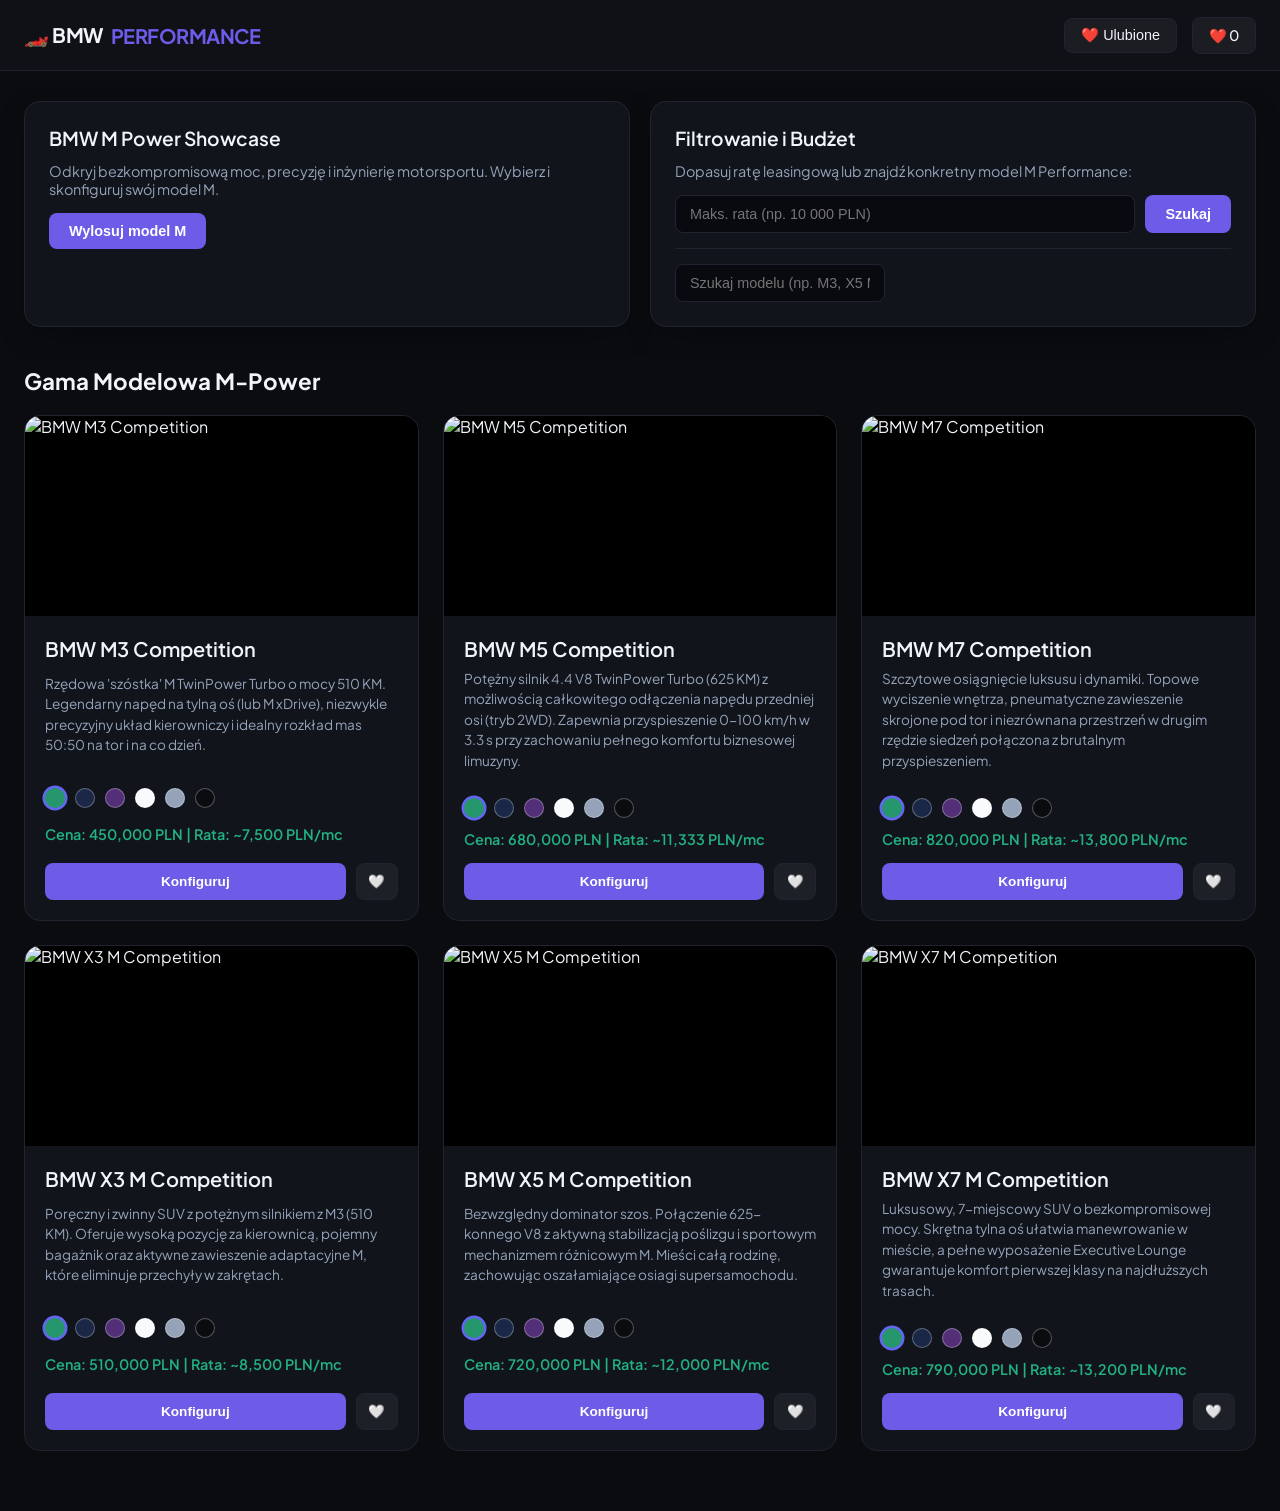
==== commit 7b1bb9bf: "feat: dodano interaktywny wybór kolorów aut i poprawiono układ kart" ====
--- a/index.html
+++ b/index.html
@@ -1,25 +1,42 @@
 <!DOCTYPE html>
+<!-- Informuje przeglądarkę, że dokument używa nowoczesnego standardu HTML5 -->
+
 <html lang="pl">
+<!-- Główny znacznik otwierający całą stronę. 'lang="pl"' ustawia język polski (pomaga w SEO i czytnikom ekranowym) -->
+
 <head>
+    <!-- Sekcja HEAD zawiera 'meta-dane' - niewidoczne dla użytkownika ustawienia i linki do zewnętrznych zasobów -->
+    
     <meta charset="UTF-8">
+    <!-- Włącza kodowanie znaków UTF-8, dzięki czemu polskie znaki (ą, ę, ś, ć) wyświetlają się poprawnie -->
+
     <meta name="viewport" content="width=device-width, initial-scale=1.0">
+    <!-- BARDZO WAŻNE: Dzięki temu strona jest responsywna (dostosowuje szerokość do ekranów telefonów i tabletów) -->
+
     <title>BMW PERFORMANCE | BMW Showcase</title>
+    <!-- Tytuł widoczny na karcie w przeglądarce i w wynikach Google -->
+
+    <!-- Poniższe 3 linie podłączają nowoczesną czcionkę "Plus Jakarta Sans" prosto z serwerów Google Fonts -->
     <link rel="preconnect" href="https://fonts.googleapis.com">
     <link rel="preconnect" href="https://fonts.gstatic.com" crossorigin>
     <link href="https://fonts.googleapis.com/css2?family=Plus+Jakarta+Sans:wght@400;500;600;700&display=swap" rel="stylesheet">
+
+    <!-- CSS: Stylizacja wyglądu strony (kolory, układy, przyciski, czcionki) -->
     <style>
+        /* CSS VARIABLES: Globalne palety kolorów, które możemy łatwo zmieniać w jednym miejscu */
         :root {
-            --bg-color: #0b0c10;
-            --card-bg: #12141c;
-            --card-border: #1f2430;
-            --accent-purple: #6c5ce7;
-            --accent-pink: #ff0055;
-            --text-main: #f1f5f9;
-            --text-muted: #94a3b8;
-        }
-
+            --bg-color: #0b0c10;       /* Ciemne tło strony */
+            --card-bg: #12141c;        /* Tło kart i paneli */
+            --card-border: #1f2430;    /* Obramowanie kart */
+            --accent-purple: #6c5ce7;  /* Fioletowy kolor akcentowy */
+            --accent-pink: #ff0055;    /* Różowy kolor dla wyróźnień/promocji */
+            --text-main: #f1f5f9;      /* Główny jasny kolor tekstu */
+            --text-muted: #94a3b8;     /* Szary tekst podrzędny */
+        }
+
+        /* RESET CSS: Kasujemy domyślne marginesy przeglądarki, żeby strona wyglądała identycznie na każdej przeglądarce */
         * {
-            box-sizing: border-box;
+            box-sizing: border-box; /* Dopisanie border/padding nie powiększa fizycznych wymiarów elementu */
             margin: 0;
             padding: 0;
         }
@@ -32,26 +49,27 @@
             padding-bottom: 60px;
         }
 
+        /* KONTENER MASKUJĄCY: Centruje treść strony i ogranicza jej szerokość na dużych monitorach do 1280px */
         .container {
             max-width: 1280px;
             margin: 0 auto;
             padding: 0 24px;
         }
 
-        /* 1. EKSKLUZYWNY NAVBAR */
+        /* 1. EKSKLUZYWNY NAVBAR (Górny pasek nawigacyjny) */
         header {
             background: rgba(18, 20, 28, 0.7);
-            backdrop-filter: blur(12px);
+            backdrop-filter: blur(12px); /* Efekt rozmycia szkła pod paskiem */
             border-bottom: 1px solid var(--card-border);
-            position: sticky;
+            position: sticky;            /* Przykleja pasek do góry ekranu podczas przewijania */
             top: 0;
-            z-index: 100;
+            z-index: 100;                /* Dba o to, żeby pasek był zawsze na wierzchu innych elementów */
             margin-bottom: 30px;
         }
 
         .nav-wrapper {
             display: flex;
-            justify-content: space-between;
+            justify-content: space-between; /* Rozsuwa logo na lewo, a przyciski na prawo */
             align-items: center;
             height: 70px;
         }
@@ -92,14 +110,15 @@
             border-color: #334155;
         }
 
-        /* 2. SIATKA DLA SEKCJI STEROWANIA (2 KOLUMNY) */
+        /* 2. SIATKA DLA SEKCJI STEROWANIA (Górny panel dzielony na 2 kolumny) */
         .dashboard-grid {
             display: grid;
-            grid-template-columns: 1fr 1fr;
+            grid-template-columns: 1fr 1fr; /* 2 równe kolumny obok siebie */
             gap: 20px;
             margin-bottom: 40px;
         }
 
+        /* Responsywność: na mniejszych ekranach (poniżej 850px) zrób z tego 1 kolumnę */
         @media (max-width: 850px) {
             .dashboard-grid {
                 grid-template-columns: 1fr;
@@ -145,7 +164,7 @@
         }
 
         input:focus {
-            border-color: var(--accent-purple);
+            border-color: var(--accent-purple); /* Podświetlenie na fioletowo przy kliknięciu w pole */
         }
 
         .btn-primary {
@@ -165,7 +184,7 @@
             transform: translateY(-1px);
         }
 
-        /* 3. GALERIA AUT (3 KOLUMNY) */
+        /* 3. GALERIA AUT (Siatka 3 kolumnowa na samochody) */
         .section-title {
             font-size: 1.4rem;
             font-weight: 700;
@@ -174,23 +193,24 @@
 
         .galeria-modeli {
             display: grid;
-            grid-template-columns: repeat(3, 1fr);
+            grid-template-columns: repeat(3, 1fr); /* 3 równe kolumny w rzędzie */
             gap: 24px;
         }
 
+        /* Responsywność dla galerii */
         @media (max-width: 1024px) {
             .galeria-modeli {
-                grid-template-columns: repeat(2, 1fr);
+                grid-template-columns: repeat(2, 1fr); /* Na tabletach 2 auta w rzędzie */
             }
         }
 
         @media (max-width: 640px) {
             .galeria-modeli {
-                grid-template-columns: 1fr;
+                grid-template-columns: 1fr; /* Na telefonach 1 auto w rzędzie */
             }
         }
 
-        /* KARTA POJEDYNCZEGO AUTA */
+        /* STYLIACJA KARTY AUTA (Wprowadzane dynamicznie przez JavaScript) */
         .karta-modelu {
             background: var(--card-bg);
             border: 1px solid var(--card-border);
@@ -202,6 +222,7 @@
             transition: transform 0.3s ease, border-color 0.3s ease, box-shadow 0.3s ease;
         }
 
+        /* Efekt uniesienia karty po najechaniu myszką */
         .karta-modelu:hover {
             transform: translateY(-6px);
             border-color: #3b82f6;
@@ -218,7 +239,7 @@
         .karta-modelu img {
             width: 100%;
             height: 100%;
-            object-fit: cover;
+            object-fit: cover; /* Dba o to, żeby obrazek dopasował się idealnie bez rozciągania */
         }
 
         .card-content {
@@ -245,7 +266,7 @@
         .price-tag {
             font-size: 0.9rem;
             font-weight: 600;
-            color: #38bdf8;
+            color: #22b181;
             margin-bottom: 15px;
         }
 
@@ -281,15 +302,15 @@
             border-color: var(--accent-pink) !important;
         }
 
-        /* Ustawienia nawigacji ulubionych */
+        /* Rozwijane menu ulubionych w nagłówku */
         .menu-ulubione {
-            display: none;
+            display: none; /* Domyślnie ukryte */
         }
         .dropdown-ulubione:hover .menu-ulubione {
-            display: block !important;
-        }
-
-        /* SEKCJE ROZWIJANE */
+            display: block !important; /* Pokazuje listę po najechaniu myszką */
+        }
+
+        /* Ukryte domyślnie sekcje dolne */
         .extra-panel {
             margin-top: 40px;
             background: var(--card-bg);
@@ -301,22 +322,32 @@
 </head>
 <body>
 
-    <!-- NAVBAR -->
+    <!-- ==================== HEADER / NAGŁÓWEK STRONY ==================== -->
     <header>
         <div class="container nav-wrapper">
+            <!-- Logo strony -->
             <div class="logo">
                 🏎️ BMW <span>PERFORMANCE</span>
             </div>
+
+            <!-- Prawa strona paska nawigacji (Ulubione) -->
             <div class="nav-actions">
+                <!-- Przycisk do przefiltrowania widoku tylko do ulubionych -->
                 <button class="btn-secondary" onclick="filtrujUlubione()">
                     ❤️ Ulubione
                 </button>
+
+                <!-- Licznik ulubionych + Rozwijana lista hover -->
                 <div class="dropdown-ulubione" style="position: relative;">
+                    <!-- Licznik serduszek z unikalnym ID do podmiany przez JS -->
                     <div id="liczniku-ulubionych" class="btn-secondary">
                         ❤️ <span id="ilosc-ulubionych">0</span>
                     </div>
+
+                    <!-- Ukryta roslina/okienko, które wyłania się po najechaniu myszką -->
                     <div class="menu-ulubione" style="position: absolute; right: 0; top: 110%; background: #12141c; min-width: 220px; border-radius: 12px; border: 1px solid #1f2430; padding: 15px; z-index: 100; box-shadow: 0 10px 25px rgba(0,0,0,0.5);">
                         <h4 style="margin-bottom: 8px; font-size: 0.9rem; color: var(--accent-purple);">Twoje Ulubione:</h4>
+                        <!-- Pusta lista <ul> - JavaScript dynamicznie dopisze tu <li> z wybranymi autami -->
                         <ul id="lista-ulubionych-hover" style="list-style: none; color: var(--text-muted); font-size: 0.85rem;"></ul>
                     </div>
                 </div>
@@ -324,26 +355,36 @@
         </div>
     </header>
 
+    <!-- ==================== GŁÓWNY KONTENER TREŚCI ==================== -->
     <div class="container">
 
-        <!-- DASHBOARD (2 KOLUMNY U GÓRY) -->
+        <!-- DASHBOARD: Sekcja górna podzielona na 2 puszki/karty -->
         <div class="dashboard-grid">
+            
+            <!-- KARTA 1: Dzienny Drop / Losowanie promocji -->
             <div class="panel-card">
                 <h2>BMW M Power Showcase</h2>
                 <p id="status-tekst">Odkryj bezkompromisową moc, precyzję i inżynierię motorsportu. Wybierz i skonfiguruj swój model M.</p>
+                <!-- Kliknięcie uruchamia funkcję odpalFure() w JavaScript -->
                 <button class="btn-primary" onclick="odpalFure()">Wylosuj model M</button>
+                <!-- Miejsce na komunikat po wylosowaniu auta (domyślnie display: none) -->
                 <p id="ostatni-wybor" style="margin-top: 12px; font-style: italic; font-size: 0.8rem; display: none;"></p>
             </div>
 
+            <!-- KARTA 2: Szukajka i filtr budżetowy -->
             <div class="panel-card">
                 <h2>Filtrowanie i Budżet</h2>
                 <p>Dopasuj ratę leasingową lub znajdź konkretny model M Performance:</p>
+                
+                <!-- Pole do wpisania budżetu -->
                 <div class="input-group">
                     <input type="number" id="budzet-user" placeholder="Maks. rata (np. 10 000 PLN)">
                     <button class="btn-primary" onclick="sprawdzBudzet()">Szukaj</button>
                 </div>
+                <!-- Miejsce na napis "Znaleziono X modeli..." -->
                 <p id="wynik-budzetu" style="font-weight: 600; color: var(--accent-purple); font-size: 0.85rem;"></p>
 
+                <!-- Pole wyszukiwarki tekstowej: 'oninput' wywołuje funkcję natychmiast przy pisaniu -->
                 <div style="margin-top: 15px; border-top: 1px solid var(--card-border); padding-top: 15px;">
                     <input type="text" id="wyszukiwarka-text" placeholder="Szukaj modelu (np. M3, X5 M)..." oninput="wyszukajAuto()">
                 </div>
@@ -353,30 +394,40 @@
         <!-- NAGŁÓWEK GALERII -->
         <h2 class="section-title">Gama Modelowa M-Power</h2>
 
-        <!-- GALERIA AUT -->
+        <!-- GALERIA AUT: Ten pusty znacznik jest kluczowy! JavaScript wygeneruje w nim całą siatkę aut -->
         <section class="galeria-modeli" id="galeria-samochodow"></section>
 
-        <!-- KALKULATOR LEASINGU -->
+        <!-- ==================== DOLNE SEKCJE (Domyślnie Ukryte) ==================== -->
+        
+        <!-- SEKCJA 1: Kalkulator Leasingu (pojawia się po kliknięciu "Konfiguruj" na karcie auta) -->
         <div id="sekcja-kalkulatora" class="extra-panel" style="display: none;">
             <h2 id="kalkulator-tytul" style="color: var(--accent-purple); margin-bottom: 20px;">Konfigurator leasingu</h2>
             
+            <!-- Suwak Okresu Leasingu -->
             <div style="margin-bottom: 20px;">
-                <label style="display: block; margin-bottom: 8px; font-size: 0.9rem;">Okres leasingu: <b id="pokaz-okres" style="color: var(--accent-purple);">60</b> miesięcy</label>
+                <label style="display: block; margin-bottom: 8px; font-size: 0.9rem;">
+                    Okres leasingu: <b id="pokaz-okres" style="color: var(--accent-purple);">60</b> miesięcy
+                </label>
+                <!-- Suwak (input range) od 24 do 84 ze skokiem o 12 (miesięcy) -->
                 <input type="range" id="suwak-okres" min="24" max="84" step="12" value="60" style="width: 100%; cursor: pointer;" oninput="przeliczRateNaZywo()">
             </div>
 
+            <!-- Suwak Wkładu Własnego -->
             <div style="margin-bottom: 25px;">
-                <label style="display: block; margin-bottom: 8px; font-size: 0.9rem;">Wkład własny: <b id="pokaz-wklad" style="color: var(--accent-purple);">10%</b> (<span id="kwota-wkladu">0</span> PLN)</label>
+                <label style="display: block; margin-bottom: 8px; font-size: 0.9rem;">
+                    Wkład własny: <b id="pokaz-wklad" style="color: var(--accent-purple);">10%</b> (<span id="kwota-wkladu">0</span> PLN)
+                </label>
                 <input type="range" id="suwak-wklad" min="0" max="45" step="5" value="10" style="width: 100%; cursor: pointer;" oninput="przeliczRateNaZywo()">
             </div>
 
+            <!-- Wynik wyliczeń raty na żywo -->
             <div style="background: #090a0f; padding: 20px; border-radius: 12px; border: 1px solid var(--card-border);">
                 <p style="margin: 0 0 5px 0; color: var(--text-muted); font-size: 0.85rem;">Szacowana rata miesięczna:</p>
                 <h1 id="wyliczona-rata" style="color: var(--accent-pink); margin: 0; font-size: 28px;">0 PLN</h1>
             </div>
         </div>
 
-        <!-- HARMONOGRAM SPŁAT -->
+        <!-- SEKCJA 2: Harmonogram spłat (rezerwa pod rozbudowę tabeli rat) -->
         <div id="sekcja-harmonogramu" class="extra-panel" style="display: none;">
             <h3 id="naglowek-harmonogramu" style="color: var(--accent-purple); text-align: center; font-size: 20px; margin-bottom: 20px;"></h3>
             <div id="lista-wplat" style="display: flex; flex-direction: row; flex-wrap: wrap; justify-content: center; gap: 15px; width: 100%;"></div>
@@ -384,6 +435,7 @@
 
     </div>
 
+    <!-- PODŁĄCZENIE JAVASCRIPT: Plik skryptu umieszczamy na samym dole body, aby ładował się po załadowaniu elementów HTML -->
     <script src="script.js"></script>
 </body>
 </html>
